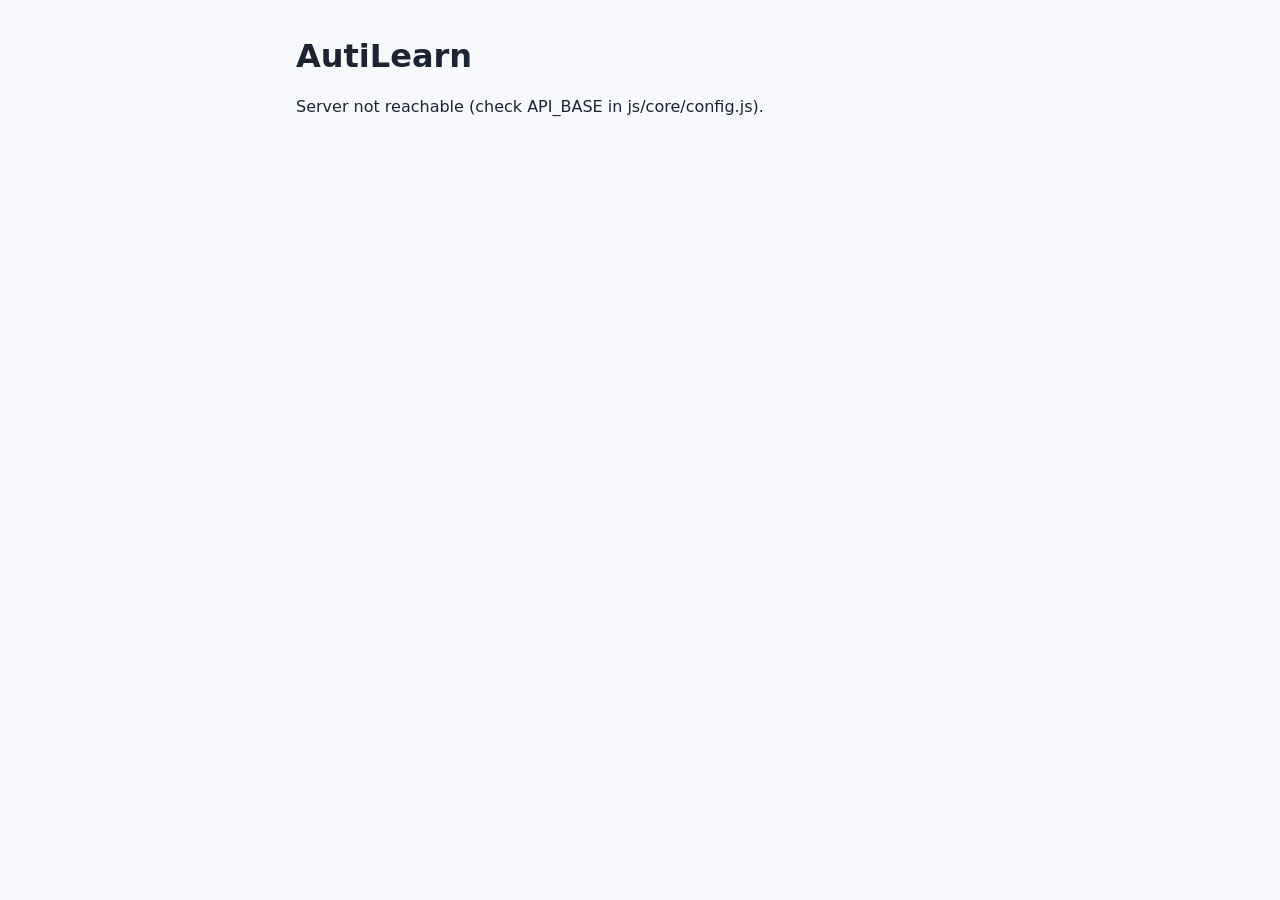
==== frontend/index.html @ abe4ad3d "Autilearn scaffold" ====
<!DOCTYPE html>
<html lang="en">
<head>
  <meta charset="UTF-8" />
  <meta name="viewport" content="width=device-width, initial-scale=1, viewport-fit=cover" />
  <title>AutiLearn</title>
  <link rel="stylesheet" href="css/base.css" />
</head>
<body>
  <main id="app"><h1>AutiLearn</h1><p id="status">Checking server&hellip;</p></main>

  <script src="js/core/config.js"></script>
  <script src="js/core/api.js"></script>
  <script src="js/main.js"></script>
</body>
</html>
---- frontend/css/base.css ----
/* Calm, high-contrast, mobile-first base. Shared tokens here; per-view styles in css/<view>.css */
:root { --bg:#f7f9fc; --text:#1b2430; --accent:#2e5597; --radius:16px; }
* { box-sizing: border-box; }
html, body { margin:0; height:100%; background:var(--bg); color:var(--text); font-family: system-ui, sans-serif; }
body { padding: env(safe-area-inset-top) env(safe-area-inset-right) env(safe-area-inset-bottom) env(safe-area-inset-left); }
#app { padding: 1rem; max-width: 720px; margin: 0 auto; }
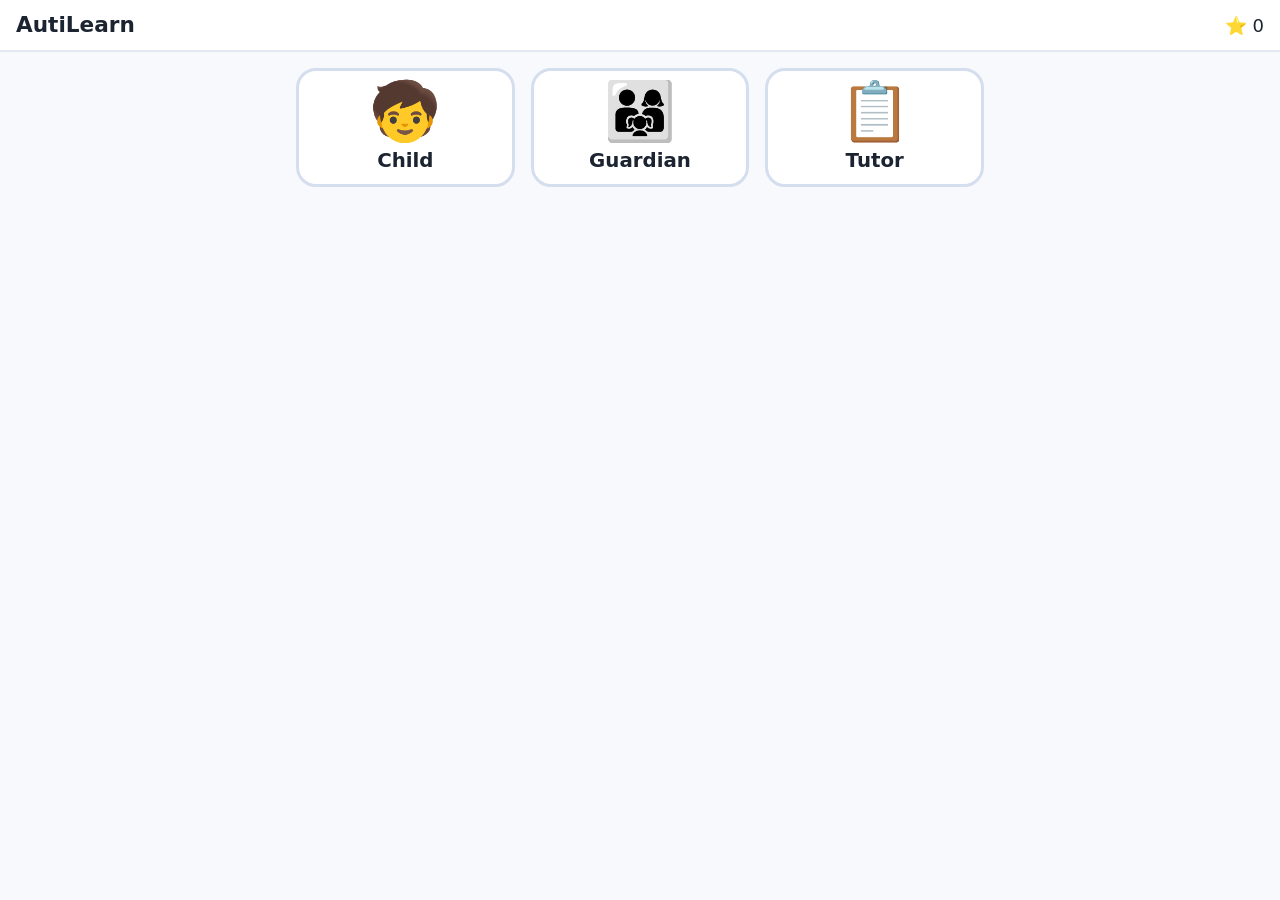
==== commit 36763a73: "index file and js codes added" ====
--- a/frontend/index.html
+++ b/frontend/index.html
@@ -7,10 +7,18 @@
   <link rel="stylesheet" href="css/base.css" />
 </head>
 <body>
-  <main id="app"><h1>AutiLearn</h1><p id="status">Checking server&hellip;</p></main>
-
+  <header id="bar"><button id="back" hidden aria-label="Back">&larr;</button><h1 id="title">AutiLearn</h1><span id="stars">⭐ 0</span></header>
+  <main id="app"></main>
+  <div id="toast" role="status"></div>
   <script src="js/core/config.js"></script>
   <script src="js/core/api.js"></script>
+  <script src="js/core/store.js"></script>
+  <script src="js/core/tts.js"></script>
+  <script src="js/child/match.js"></script>
+  <script src="js/child/spell.js"></script>
+  <script src="js/child/trace.js"></script>
+  <script src="js/guardian/guardian.js"></script>
+  <script src="js/tutor/tutor.js"></script>
   <script src="js/main.js"></script>
 </body>
 </html>
--- a/frontend/css/base.css
+++ b/frontend/css/base.css
@@ -1,6 +1,36 @@
-/* Calm, high-contrast, mobile-first base. Shared tokens here; per-view styles in css/<view>.css */
-:root { --bg:#f7f9fc; --text:#1b2430; --accent:#2e5597; --radius:16px; }
-* { box-sizing: border-box; }
-html, body { margin:0; height:100%; background:var(--bg); color:var(--text); font-family: system-ui, sans-serif; }
-body { padding: env(safe-area-inset-top) env(safe-area-inset-right) env(safe-area-inset-bottom) env(safe-area-inset-left); }
-#app { padding: 1rem; max-width: 720px; margin: 0 auto; }
+:root{--bg:#f7f9fc;--tx:#1b2430;--ac:#2e5597;--ok:#3f8f6b;--r:20px}
+*{box-sizing:border-box}
+html,body{margin:0;min-height:100%;background:var(--bg);color:var(--tx);font:18px/1.4 system-ui,sans-serif}
+body{padding:env(safe-area-inset-top) env(safe-area-inset-right) env(safe-area-inset-bottom) env(safe-area-inset-left)}
+#bar{display:flex;align-items:center;gap:12px;padding:10px 16px;background:#fff;border-bottom:2px solid #e3e9f3;position:sticky;top:0;z-index:5}
+#bar h1{flex:1;font-size:1.2rem;margin:0}
+#back{font-size:1.6rem;border:0;background:none;min-width:48px;min-height:48px;color:var(--ac)}
+#app{max-width:720px;margin:0 auto;padding:16px}
+.grid{display:grid;gap:16px;grid-template-columns:repeat(auto-fit,minmax(130px,1fr))}
+.grid.c4{grid-template-columns:repeat(4,1fr);gap:10px}
+.card{display:flex;flex-direction:column;align-items:center;justify-content:center;gap:8px;min-height:110px;padding:12px;border:3px solid #d5deee;border-radius:var(--r);background:#fff;color:var(--tx);font-family:inherit;font-weight:600;font-size:1.1rem;cursor:pointer}
+.card:active{transform:scale(.98)}
+.tile{font-size:2rem;min-height:72px}
+.big{font-size:3.2rem;line-height:1}
+.soft{opacity:.3;pointer-events:none}
+.ghost{padding:10px 16px;min-height:48px;border:2px solid var(--ac);border-radius:14px;background:#fff;color:var(--ac);font:inherit;font-weight:600;cursor:pointer}
+.ok{background:var(--ok);color:#fff;border-color:var(--ok)}
+.q{text-align:center;font-size:1.4rem}
+.pic{text-align:center}
+.row{display:flex;gap:10px;flex-wrap:wrap;align-items:center;margin:8px 0}
+.sp{justify-content:space-between}
+.cv{position:relative;margin:0 auto 12px;background:#fff;border-radius:var(--r);box-shadow:0 0 0 3px #d5deee}
+.cv canvas{position:absolute;left:0;top:0}
+#d{touch-action:none}
+.slots{display:flex;gap:8px;justify-content:center;margin:12px 0}
+.slots span{width:56px;height:64px;border-bottom:4px solid var(--ac);font-size:2.4rem;text-align:center}
+.bar{position:relative;background:#e8eef8;border-radius:12px;height:36px;margin:8px 0;overflow:hidden;display:flex;align-items:center;justify-content:space-between;padding:0 12px;text-transform:capitalize}
+.bar i{position:absolute;left:0;top:0;bottom:0;background:#9db9e6}
+.bar span,.bar b{position:relative}
+.warn{background:#fff4d6;border:2px solid #e5b73a;padding:10px;border-radius:12px}
+.note{background:#fff;border-radius:12px;padding:10px;margin:6px 0;display:flex;flex-direction:column}
+.day{flex:1;text-align:center;background:#fff;border-radius:10px;padding:6px}
+.day b{display:block;font-size:1.3rem}
+#toast{position:fixed;left:50%;bottom:24px;transform:translateX(-50%);background:var(--ac);color:#fff;padding:12px 20px;border-radius:30px;opacity:0;transition:opacity .4s;pointer-events:none}
+#toast.show{opacity:1}
+@media (prefers-reduced-motion:reduce){*{transition:none!important}}
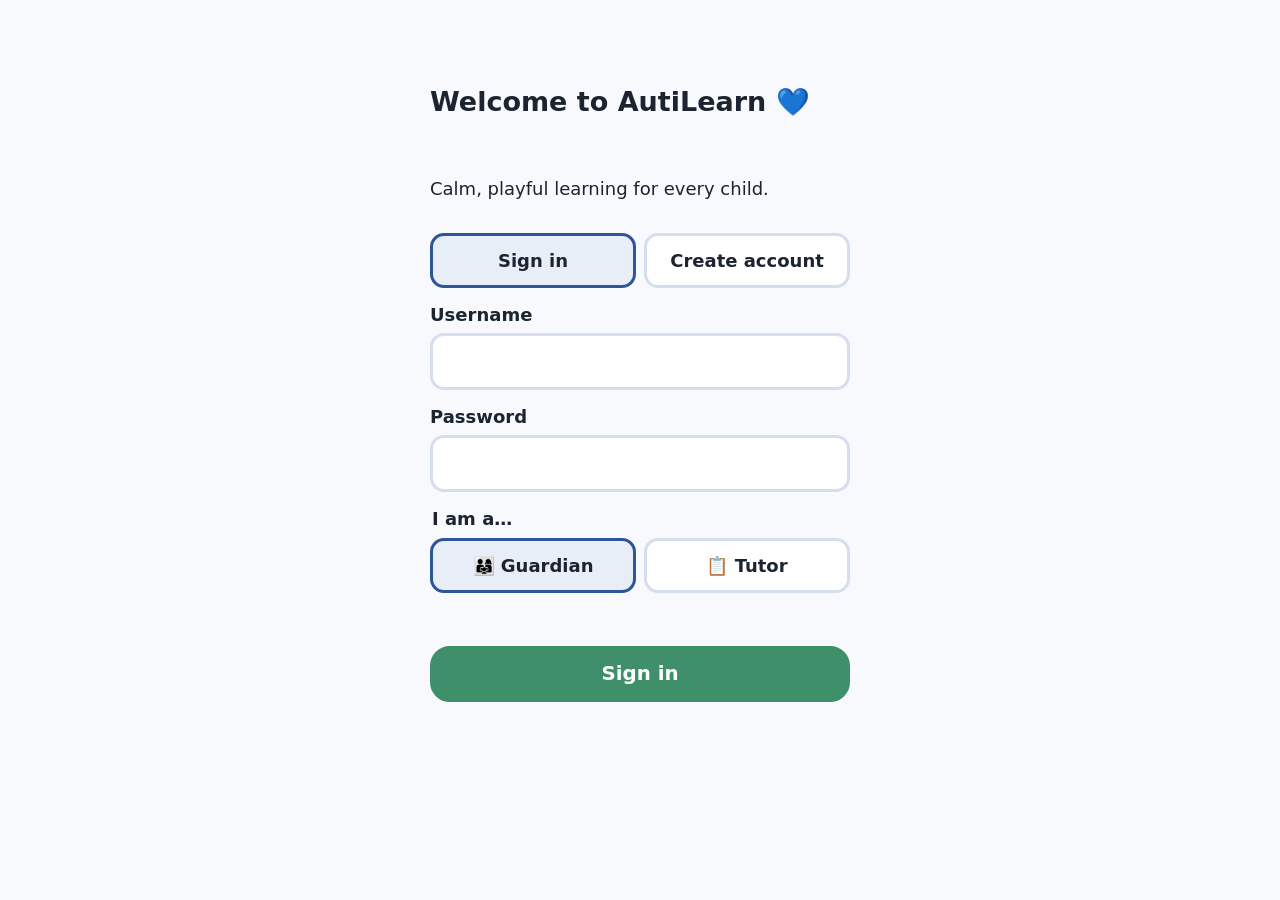
==== commit 7477984e: "add login pages for guardian and tutor" ====
--- a/frontend/index.html
+++ b/frontend/index.html
@@ -7,16 +7,22 @@
   <link rel="stylesheet" href="css/base.css" />
 </head>
 <body>
-  <header id="bar"><button id="back" hidden aria-label="Back">&larr;</button><h1 id="title">AutiLearn</h1><span id="stars">⭐ 0</span></header>
+  <header id="bar"><h1 id="title">AutiLearn</h1><span id="stars">⭐ 0</span><button id="out" class="ghost">Log out</button></header>
   <main id="app"></main>
+  <div id="msg" role="status" aria-live="polite"></div>
   <div id="toast" role="status"></div>
+  <canvas id="fx" aria-hidden="true"></canvas>
   <script src="js/core/config.js"></script>
   <script src="js/core/api.js"></script>
   <script src="js/core/store.js"></script>
   <script src="js/core/tts.js"></script>
+  <script src="js/core/fx.js"></script>
+  <script src="js/core/native.js"></script>
+  <script src="js/auth/login.js"></script>
   <script src="js/child/match.js"></script>
   <script src="js/child/spell.js"></script>
   <script src="js/child/trace.js"></script>
+  <script src="js/child/play.js"></script>
   <script src="js/guardian/guardian.js"></script>
   <script src="js/tutor/tutor.js"></script>
   <script src="js/main.js"></script>
--- a/frontend/css/base.css
+++ b/frontend/css/base.css
@@ -4,7 +4,6 @@
 body{padding:env(safe-area-inset-top) env(safe-area-inset-right) env(safe-area-inset-bottom) env(safe-area-inset-left)}
 #bar{display:flex;align-items:center;gap:12px;padding:10px 16px;background:#fff;border-bottom:2px solid #e3e9f3;position:sticky;top:0;z-index:5}
 #bar h1{flex:1;font-size:1.2rem;margin:0}
-#back{font-size:1.6rem;border:0;background:none;min-width:48px;min-height:48px;color:var(--ac)}
 #app{max-width:720px;margin:0 auto;padding:16px}
 .grid{display:grid;gap:16px;grid-template-columns:repeat(auto-fit,minmax(130px,1fr))}
 .grid.c4{grid-template-columns:repeat(4,1fr);gap:10px}
@@ -34,3 +33,41 @@
 #toast{position:fixed;left:50%;bottom:24px;transform:translateX(-50%);background:var(--ac);color:#fff;padding:12px 20px;border-radius:30px;opacity:0;transition:opacity .4s;pointer-events:none}
 #toast.show{opacity:1}
 @media (prefers-reduced-motion:reduce){*{transition:none!important}}
+[hidden]{display:none!important}
+#bar .ghost{min-height:40px;padding:6px 12px}
+/* login */
+.auth{display:grid;gap:14px;max-width:420px;margin:5vh auto}
+.auth label{display:grid;gap:6px;font-weight:600}
+.auth input:not([type=radio]){padding:14px;font-size:1.1rem;border:3px solid #d5deee;border-radius:14px}
+.auth input:focus-visible,.card:focus-visible,.ghost:focus-visible{outline:4px solid #9db9e6;outline-offset:2px}
+.seg{display:flex;gap:8px;border:0;padding:0;margin:0}
+.seg legend{font-weight:600;margin-bottom:6px}
+.seg label{flex:1;display:block}
+.seg input{position:absolute;opacity:0}
+.seg span{display:block;text-align:center;padding:12px;border:3px solid #d5deee;border-radius:14px;background:#fff;cursor:pointer}
+.seg input:checked+span{border-color:var(--ac);background:#e8eef8}
+.seg input:focus-visible+span{outline:4px solid #9db9e6}
+#err{color:#8a5a00;min-height:1.4em;margin:0}
+/* play mode (sandbox) + guardian gate */
+body.play #bar{display:none}
+body.play #app{max-width:none;padding:8px}
+#stage{min-height:calc(100dvh - 16px)}
+#lock{position:fixed;right:10px;top:calc(env(safe-area-inset-top) + 10px);width:44px;height:44px;border:0;border-radius:50%;background:transparent;font-size:1.3rem;opacity:.22;z-index:10}
+.modal{position:fixed;inset:0;background:rgba(27,36,48,.45);display:grid;place-items:center;z-index:20}
+.modal form{background:#fff;padding:20px;border-radius:var(--r);width:min(90vw,320px);display:grid;gap:10px}
+.modal input{font-size:1.6rem;padding:10px;text-align:center;border:3px solid #d5deee;border-radius:14px;width:100%}
+/* sensory-friendly feedback */
+.glow{animation:glow 1.2s ease}
+@keyframes glow{50%{box-shadow:0 0 0 12px rgba(63,143,107,.35);border-color:var(--ok)}}
+.nope{border-color:#e0a030!important;background:#fffaf0!important;animation:nope .5s}
+@keyframes nope{25%{transform:translateX(-4px)}75%{transform:translateX(4px)}}
+#msg{position:fixed;left:50%;top:calc(env(safe-area-inset-top) + 14px);transform:translateX(-50%);background:#fff;border:3px solid #d5deee;padding:10px 22px;border-radius:30px;font-weight:700;opacity:0;transition:opacity .3s;pointer-events:none;z-index:15}
+#msg.show{opacity:1}
+#fx{position:fixed;inset:0;pointer-events:none;z-index:14}
+/* spelling slots (no native caret) */
+.slots span{caret-color:transparent;user-select:none;-webkit-user-select:none;border-radius:10px 10px 0 0}
+.slots span.next{border-bottom-color:#e0a030;background:#fffaf0;box-shadow:0 8px 14px -8px rgba(224,160,48,.8)}
+.slots span.bad{color:#c98a1a}
+.slots.done span{color:var(--ok);border-bottom-color:var(--ok)}
+.hand{position:absolute;left:-10px;top:-6px;font-style:normal;font-size:2rem;pointer-events:none;will-change:transform}
+@media (prefers-reduced-motion:reduce){.glow,.nope{animation:none}}
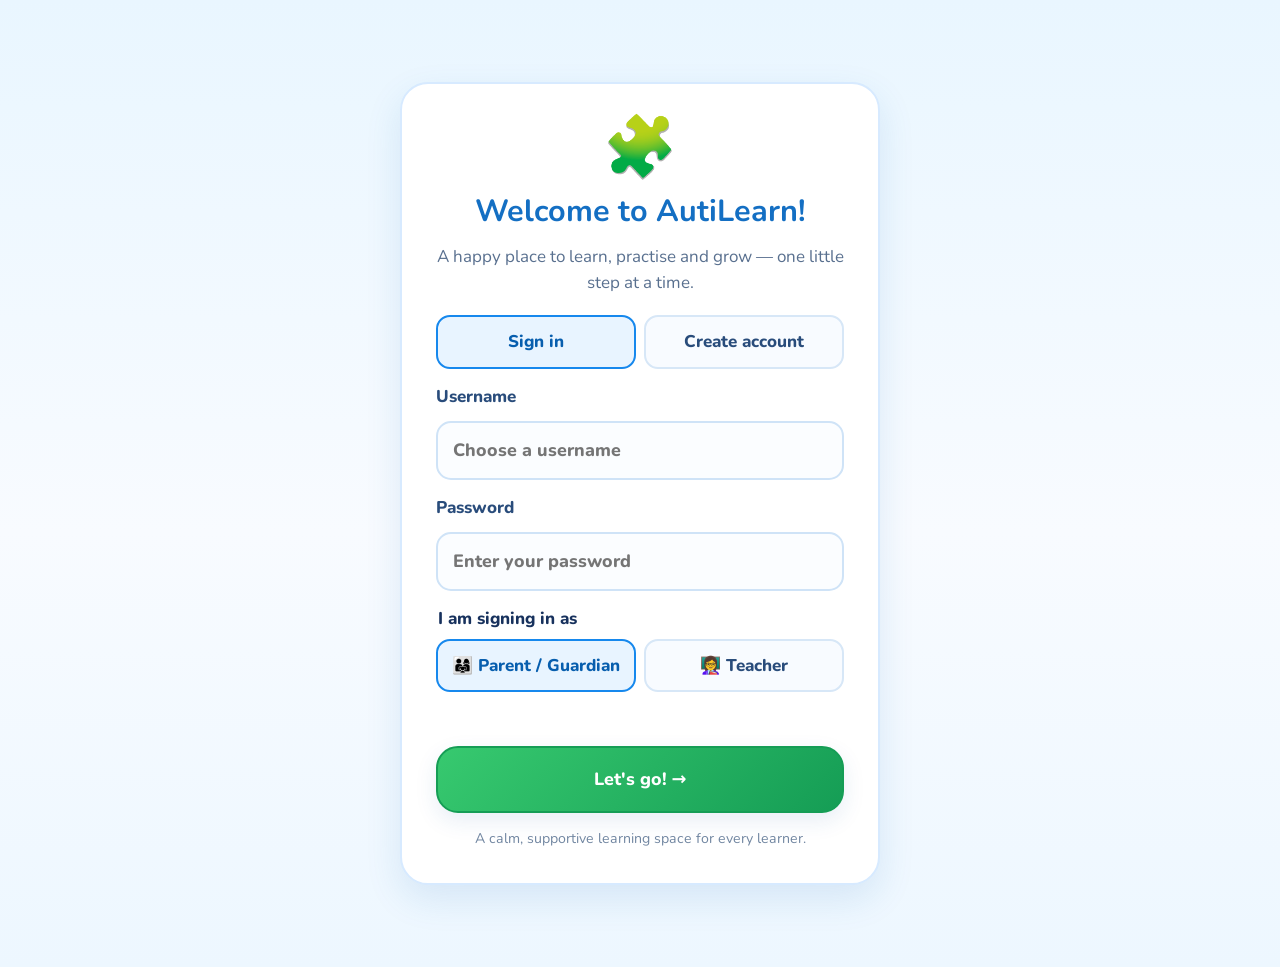
==== commit 53443d57: "Merge remote changes" ====
--- a/frontend/index.html
+++ b/frontend/index.html
@@ -3,14 +3,19 @@
 <head>
   <meta charset="UTF-8" />
   <meta name="viewport" content="width=device-width, initial-scale=1, viewport-fit=cover" />
-  <title>AutiLearn</title>
+  <meta name="theme-color" content="#0877dc" />
+  <meta name="description" content="AutiLearn — calm, playful learning activities for every child." />
+  <title>AutiLearn | Learn and Play</title>
+  <link rel="preconnect" href="https://fonts.googleapis.com" />
+  <link rel="preconnect" href="https://fonts.gstatic.com" crossorigin />
+  <link href="https://fonts.googleapis.com/css2?family=Nunito:wght@400;600;700;800;900&display=swap" rel="stylesheet" />
   <link rel="stylesheet" href="css/base.css" />
 </head>
 <body>
-  <header id="bar"><h1 id="title">AutiLearn</h1><span id="stars">⭐ 0</span><button id="out" class="ghost">Log out</button></header>
-  <main id="app"></main>
+  <header id="bar"><h1 id="title">AutiLearn</h1><span id="stars" aria-label="AutiTokens">⭐ 0</span><button id="out" class="ghost" type="button">Log out</button></header>
+  <main id="app" aria-live="polite"></main>
   <div id="msg" role="status" aria-live="polite"></div>
-  <div id="toast" role="status"></div>
+  <div id="toast" role="status" aria-live="polite"></div>
   <canvas id="fx" aria-hidden="true"></canvas>
   <script src="js/core/config.js"></script>
   <script src="js/core/api.js"></script>
--- a/frontend/css/base.css
+++ b/frontend/css/base.css
@@ -1,73 +1,74 @@
-:root{--bg:#f7f9fc;--tx:#1b2430;--ac:#2e5597;--ok:#3f8f6b;--r:20px}
+:root{
+  --sky:#eaf6ff;--bg:#f4f9ff;--ink:#17315d;--muted:#59708f;
+  --blue:#1688ed;--blue-dark:#0869c8;--yellow:#ffca3a;--green:#35b96b;
+  --orange:#ff9d25;--purple:#9460df;--red:#f45d68;--line:#d8e8f8;
+  --radius:22px;--shadow:0 8px 22px rgba(31,93,155,.10);
+}
 *{box-sizing:border-box}
-html,body{margin:0;min-height:100%;background:var(--bg);color:var(--tx);font:18px/1.4 system-ui,sans-serif}
+html,body{margin:0;min-height:100%;background:linear-gradient(180deg,#e9f6ff 0%,#f8fbff 55%,#edf7ff 100%);color:var(--ink);font:17px/1.5 "Nunito", "Trebuchet MS", system-ui,sans-serif}
 body{padding:env(safe-area-inset-top) env(safe-area-inset-right) env(safe-area-inset-bottom) env(safe-area-inset-left)}
-#bar{display:flex;align-items:center;gap:12px;padding:10px 16px;background:#fff;border-bottom:2px solid #e3e9f3;position:sticky;top:0;z-index:5}
-#bar h1{flex:1;font-size:1.2rem;margin:0}
-#app{max-width:720px;margin:0 auto;padding:16px}
-.grid{display:grid;gap:16px;grid-template-columns:repeat(auto-fit,minmax(130px,1fr))}
-.grid.c4{grid-template-columns:repeat(4,1fr);gap:10px}
-.card{display:flex;flex-direction:column;align-items:center;justify-content:center;gap:8px;min-height:110px;padding:12px;border:3px solid #d5deee;border-radius:var(--r);background:#fff;color:var(--tx);font-family:inherit;font-weight:600;font-size:1.1rem;cursor:pointer}
-.card:active{transform:scale(.98)}
-.tile{font-size:2rem;min-height:72px}
-.big{font-size:3.2rem;line-height:1}
-.soft{opacity:.3;pointer-events:none}
-.ghost{padding:10px 16px;min-height:48px;border:2px solid var(--ac);border-radius:14px;background:#fff;color:var(--ac);font:inherit;font-weight:600;cursor:pointer}
-.ok{background:var(--ok);color:#fff;border-color:var(--ok)}
-.q{text-align:center;font-size:1.4rem}
-.pic{text-align:center}
-.row{display:flex;gap:10px;flex-wrap:wrap;align-items:center;margin:8px 0}
-.sp{justify-content:space-between}
-.cv{position:relative;margin:0 auto 12px;background:#fff;border-radius:var(--r);box-shadow:0 0 0 3px #d5deee}
-.cv canvas{position:absolute;left:0;top:0}
-#d{touch-action:none}
-.slots{display:flex;gap:8px;justify-content:center;margin:12px 0}
-.slots span{width:56px;height:64px;border-bottom:4px solid var(--ac);font-size:2.4rem;text-align:center}
-.bar{position:relative;background:#e8eef8;border-radius:12px;height:36px;margin:8px 0;overflow:hidden;display:flex;align-items:center;justify-content:space-between;padding:0 12px;text-transform:capitalize}
-.bar i{position:absolute;left:0;top:0;bottom:0;background:#9db9e6}
-.bar span,.bar b{position:relative}
-.warn{background:#fff4d6;border:2px solid #e5b73a;padding:10px;border-radius:12px}
-.note{background:#fff;border-radius:12px;padding:10px;margin:6px 0;display:flex;flex-direction:column}
-.day{flex:1;text-align:center;background:#fff;border-radius:10px;padding:6px}
-.day b{display:block;font-size:1.3rem}
-#toast{position:fixed;left:50%;bottom:24px;transform:translateX(-50%);background:var(--ac);color:#fff;padding:12px 20px;border-radius:30px;opacity:0;transition:opacity .4s;pointer-events:none}
-#toast.show{opacity:1}
-@media (prefers-reduced-motion:reduce){*{transition:none!important}}
+button,input{font:inherit}button{touch-action:manipulation}
+#bar{display:flex;align-items:center;gap:14px;padding:12px clamp(14px,3vw,30px);background:linear-gradient(100deg,#0877dc,#159af2);color:#fff;position:sticky;top:0;z-index:5;box-shadow:0 4px 14px rgba(13,105,190,.2);min-height:72px}
+#bar h1{flex:1;font-size:clamp(1.25rem,3vw,1.8rem);margin:0;font-weight:900;letter-spacing:.2px}
+#bar h1:before{content:"🧩";margin-right:9px}
+#stars{font-weight:900;font-size:1.12rem;background:rgba(255,255,255,.17);padding:7px 14px;border-radius:30px}
+#app{width:min(1100px,100%);margin:0 auto;padding:clamp(14px,3vw,28px)}
+h2{font-size:clamp(1.25rem,2.6vw,1.7rem);line-height:1.2;margin:18px 0 10px;color:#173b75}
+h3{margin:0;font-size:1.05rem}
+p{color:var(--muted)}
+.grid{display:grid;gap:16px;grid-template-columns:repeat(auto-fit,minmax(150px,1fr))}
+.grid.c4{grid-template-columns:repeat(4,minmax(0,1fr));gap:10px}
+.card{display:flex;flex-direction:column;align-items:center;justify-content:center;gap:8px;min-height:132px;padding:18px;border:2px solid var(--line);border-radius:var(--radius);background:#fff;color:var(--ink);font-family:inherit;font-weight:800;font-size:1.05rem;cursor:pointer;box-shadow:var(--shadow);transition:transform .15s ease,border-color .15s ease,box-shadow .15s ease}
+.card:active{transform:scale(.985)}.card:hover{border-color:#9bcdf8;box-shadow:0 10px 24px rgba(31,93,155,.15)}
+.tile{font-size:1.15rem;min-height:68px}.big{font-size:3.2rem;line-height:1.1}.soft{opacity:.28;pointer-events:none}
+.ghost{padding:11px 18px;min-height:48px;border:2px solid #a8d5fb;border-radius:16px;background:#fff;color:var(--blue-dark);font:inherit;font-weight:800;cursor:pointer;box-shadow:0 3px 8px rgba(31,93,155,.07)}
+.ok{background:linear-gradient(135deg,#37c96f,#159d55)!important;color:#fff!important;border-color:#159d55!important}
+.q{text-align:center;font-size:clamp(1.25rem,3vw,1.65rem);font-weight:800;color:#183b74}.pic{text-align:center}
+.row{display:flex;gap:10px;flex-wrap:wrap;align-items:center;margin:10px 0}.sp{justify-content:space-between}
+.cv{position:relative;margin:0 auto 12px;background:#fff;border:2px solid var(--line);border-radius:var(--radius);box-shadow:var(--shadow)}.cv canvas{position:absolute;left:0;top:0}#d{touch-action:none}
+.slots{display:flex;gap:8px;justify-content:center;margin:16px 0}.slots span{width:56px;height:64px;border-bottom:4px solid var(--blue);font-size:2.4rem;text-align:center}
+.bar{position:relative;background:#e4f1ff;border-radius:14px;height:38px;margin:10px 0;overflow:hidden;display:flex;align-items:center;justify-content:space-between;padding:0 13px;text-transform:capitalize}.bar i{position:absolute;left:0;top:0;bottom:0;background:#a8d8ff}.bar span,.bar b{position:relative}.bar b{font-variant-numeric:tabular-nums}
+.warn{background:#fff7df;border:2px solid #ffd56b;padding:12px 15px;border-radius:16px;color:#78540a}.note{background:#fff;border:1px solid var(--line);border-radius:15px;padding:12px;margin:8px 0;display:flex;flex-direction:column;box-shadow:0 3px 10px rgba(31,93,155,.06)}
+.day{flex:1;text-align:center;background:#fff;border:1px solid var(--line);border-radius:13px;padding:10px}.day b{display:block;font-size:1.3rem;color:var(--blue)}
+#toast{position:fixed;left:50%;bottom:24px;transform:translateX(-50%);background:#153c77;color:#fff;padding:12px 20px;border-radius:30px;opacity:0;transition:opacity .25s;pointer-events:none;z-index:30;box-shadow:var(--shadow)}#toast.show{opacity:1}
+#bar .ghost{min-height:42px;padding:7px 15px;background:#fff;color:#0873d1;border-color:#fff}
+/* Login and account screens */
+.auth{display:grid;gap:15px;max-width:480px;margin:clamp(20px,6vh,60px) auto;background:#fff;padding:clamp(20px,4vw,34px);border:2px solid #d7eaff;border-radius:28px;box-shadow:0 14px 36px rgba(26,103,177,.12)}
+.auth h2{font-size:1.8rem;text-align:center;margin:0;color:#146fc3}.auth>p{text-align:center;margin:0 0 5px}
+.auth label{display:flex;align-items:baseline;gap:6px;font-weight:800;color:#294c7b;flex-wrap:wrap}
+.auth label .required,.auth label .optional{flex-shrink:0}
+.auth label input:not([type=radio]),.auth label select,.auth label textarea{width:100%;flex-basis:100%;margin-top:6px}.auth input:not([type=radio]){padding:14px 15px;font-size:1.05rem;border:2px solid #cfe3f7;border-radius:15px;background:#fbfdff;color:var(--ink)}
+.auth input:focus-visible,.card:focus-visible,.ghost:focus-visible{outline:4px solid #ffd66a;outline-offset:3px}
+.seg{display:flex;gap:8px;border:0;padding:0;margin:0}.seg legend{font-weight:800;margin-bottom:7px}.seg label{flex:1;display:block}.seg input{position:absolute;opacity:0}.seg span{display:block;text-align:center;padding:12px 8px;border:2px solid #d7e7f7;border-radius:14px;background:#f8fbff;cursor:pointer}.seg input:checked+span{border-color:var(--blue);background:#e8f4ff;color:#075eae}.seg input:focus-visible+span{outline:4px solid #ffd66a}
+#err{color:#b34b36;min-height:1.4em;margin:0}
+/* Guardian/tutor dashboard sections */
+.dashboard-intro{padding:20px 22px;background:linear-gradient(120deg,#fff,#e8f6ff);border:2px solid #cfe8ff;border-radius:24px;box-shadow:var(--shadow);margin-bottom:20px}.dashboard-intro h2{margin:0 0 5px}.dashboard-intro p{margin:0}
+.section-card{background:#fff;border:2px solid var(--line);border-radius:20px;padding:16px;margin:14px 0;box-shadow:var(--shadow)}
+.section-title{display:flex;align-items:center;gap:10px;color:#176fbe;font-size:1.1rem;font-weight:900;margin-bottom:10px}
+/* Child play mode */
+body.play{background:#f3f9ff}body.play #bar{display:none}body.play #app{max-width:none;padding:8px}#stage{min-height:calc(100dvh - 16px)}
+#lock{position:fixed;right:10px;top:calc(env(safe-area-inset-top) + 10px);width:46px;height:46px;border:1px solid #dceafa;border-radius:50%;background:#fff;font-size:1.25rem;opacity:.45;z-index:10;box-shadow:var(--shadow)}
+.modal{position:fixed;inset:0;background:rgba(18,48,89,.45);display:grid;place-items:center;z-index:20}.modal form{background:#fff;padding:22px;border:2px solid var(--line);border-radius:24px;width:min(90vw,340px);display:grid;gap:10px;box-shadow:0 18px 45px rgba(0,0,0,.15)}.modal input{font-size:1.5rem;padding:12px;text-align:center;border:2px solid #cfe3f7;border-radius:14px;width:100%}
+.glow{animation:glow 1.2s ease}@keyframes glow{50%{box-shadow:0 0 0 10px rgba(53,185,107,.22);border-color:var(--green)}}.nope{border-color:#efb94d!important;background:#fffaf0!important;animation:nope .5s}@keyframes nope{25%{transform:translateX(-4px)}75%{transform:translateX(4px)}}
+#msg{position:fixed;left:50%;top:calc(env(safe-area-inset-top) + 14px);transform:translateX(-50%);background:#fff;border:2px solid #cfe3f7;padding:10px 22px;border-radius:30px;font-weight:900;opacity:0;transition:opacity .25s;pointer-events:none;z-index:15;box-shadow:var(--shadow)}#msg.show{opacity:1}#fx{position:fixed;inset:0;pointer-events:none;z-index:14}
+.slots span{caret-color:transparent;user-select:none;-webkit-user-select:none;border-radius:10px 10px 0 0}.slots span.next{border-bottom-color:#ffbd32;background:#fff8e6;box-shadow:0 8px 14px -8px rgba(224,160,48,.8)}.slots span.bad{color:#c98a1a}.slots.done span{color:var(--green);border-bottom-color:var(--green)}.hand{position:absolute;left:-10px;top:-6px;font-style:normal;font-size:2rem;pointer-events:none;will-change:transform}
+@media(max-width:650px){#bar{min-height:62px;padding:9px 12px}#app{padding:14px}.grid.c4{grid-template-columns:repeat(2,minmax(0,1fr))}.card{min-height:116px;padding:14px}.big{font-size:2.7rem}.auth{margin:18px auto}.row .ghost{flex:1}}
+@media(prefers-reduced-motion:reduce){*,*:before,*:after{scroll-behavior:auto!important;transition:none!important;animation:none!important}}
 [hidden]{display:none!important}
-#bar .ghost{min-height:40px;padding:6px 12px}
-/* login */
-.auth{display:grid;gap:14px;max-width:420px;margin:5vh auto}
-.auth label{display:grid;gap:6px;font-weight:600}
-.auth input:not([type=radio]){padding:14px;font-size:1.1rem;border:3px solid #d5deee;border-radius:14px}
-.auth input:focus-visible,.card:focus-visible,.ghost:focus-visible{outline:4px solid #9db9e6;outline-offset:2px}
-.seg{display:flex;gap:8px;border:0;padding:0;margin:0}
-.seg legend{font-weight:600;margin-bottom:6px}
-.seg label{flex:1;display:block}
-.seg input{position:absolute;opacity:0}
-.seg span{display:block;text-align:center;padding:12px;border:3px solid #d5deee;border-radius:14px;background:#fff;cursor:pointer}
-.seg input:checked+span{border-color:var(--ac);background:#e8eef8}
-.seg input:focus-visible+span{outline:4px solid #9db9e6}
-#err{color:#8a5a00;min-height:1.4em;margin:0}
-/* play mode (sandbox) + guardian gate */
-body.play #bar{display:none}
-body.play #app{max-width:none;padding:8px}
-#stage{min-height:calc(100dvh - 16px)}
-#lock{position:fixed;right:10px;top:calc(env(safe-area-inset-top) + 10px);width:44px;height:44px;border:0;border-radius:50%;background:transparent;font-size:1.3rem;opacity:.22;z-index:10}
-.modal{position:fixed;inset:0;background:rgba(27,36,48,.45);display:grid;place-items:center;z-index:20}
-.modal form{background:#fff;padding:20px;border-radius:var(--r);width:min(90vw,320px);display:grid;gap:10px}
-.modal input{font-size:1.6rem;padding:10px;text-align:center;border:3px solid #d5deee;border-radius:14px;width:100%}
-/* sensory-friendly feedback */
-.glow{animation:glow 1.2s ease}
-@keyframes glow{50%{box-shadow:0 0 0 12px rgba(63,143,107,.35);border-color:var(--ok)}}
-.nope{border-color:#e0a030!important;background:#fffaf0!important;animation:nope .5s}
-@keyframes nope{25%{transform:translateX(-4px)}75%{transform:translateX(4px)}}
-#msg{position:fixed;left:50%;top:calc(env(safe-area-inset-top) + 14px);transform:translateX(-50%);background:#fff;border:3px solid #d5deee;padding:10px 22px;border-radius:30px;font-weight:700;opacity:0;transition:opacity .3s;pointer-events:none;z-index:15}
-#msg.show{opacity:1}
-#fx{position:fixed;inset:0;pointer-events:none;z-index:14}
-/* spelling slots (no native caret) */
-.slots span{caret-color:transparent;user-select:none;-webkit-user-select:none;border-radius:10px 10px 0 0}
-.slots span.next{border-bottom-color:#e0a030;background:#fffaf0;box-shadow:0 8px 14px -8px rgba(224,160,48,.8)}
-.slots span.bad{color:#c98a1a}
-.slots.done span{color:var(--ok);border-bottom-color:var(--ok)}
-.hand{position:absolute;left:-10px;top:-6px;font-style:normal;font-size:2rem;pointer-events:none;will-change:transform}
-@media (prefers-reduced-motion:reduce){.glow,.nope{animation:none}}
+
+/* Expanded registration form */
+.auth-subtitle{margin:4px 0 0;color:#176fbe;font-size:1.12rem}
+.auth-fields{display:grid;gap:12px}
+.auth-fields.two{grid-template-columns:repeat(2,minmax(0,1fr));margin-top:12px}
+.auth-fields label{min-width:0}
+.auth input:not([type=radio]),.auth select,.auth textarea{width:100%;min-width:0}
+.auth select,.auth textarea{padding:13px 14px;font:inherit;border:2px solid #cfe3f7;border-radius:15px;background:#fbfdff;color:var(--ink)}
+.auth textarea{resize:vertical;min-height:88px}
+.auth .required{color:#d64b42}
+.auth .optional{color:var(--muted);font-weight:500;font-size:.92rem}
+.auth label small{font-weight:500;color:var(--muted)}
+.auth .privacy-hint{font-size:.86rem;margin:0;padding:10px 12px;border-radius:12px;background:#f1f8ff}
+.auth .consent{display:flex;align-items:flex-start;gap:12px;font-weight:600;font-size:.92rem;padding:12px 14px;background:#f8fbff;border:2px solid #cfe3f7;border-radius:15px}
+.auth .consent input{width:18px;height:18px;flex:0 0 18px;margin-top:3px;accent-color:var(--blue);cursor:pointer}
+.auth .consent span{flex:1;line-height:1.5}
+@media(max-width:520px){.auth-fields.two{grid-template-columns:1fr}.auth{padding:18px}.auth .seg{flex-direction:column}}
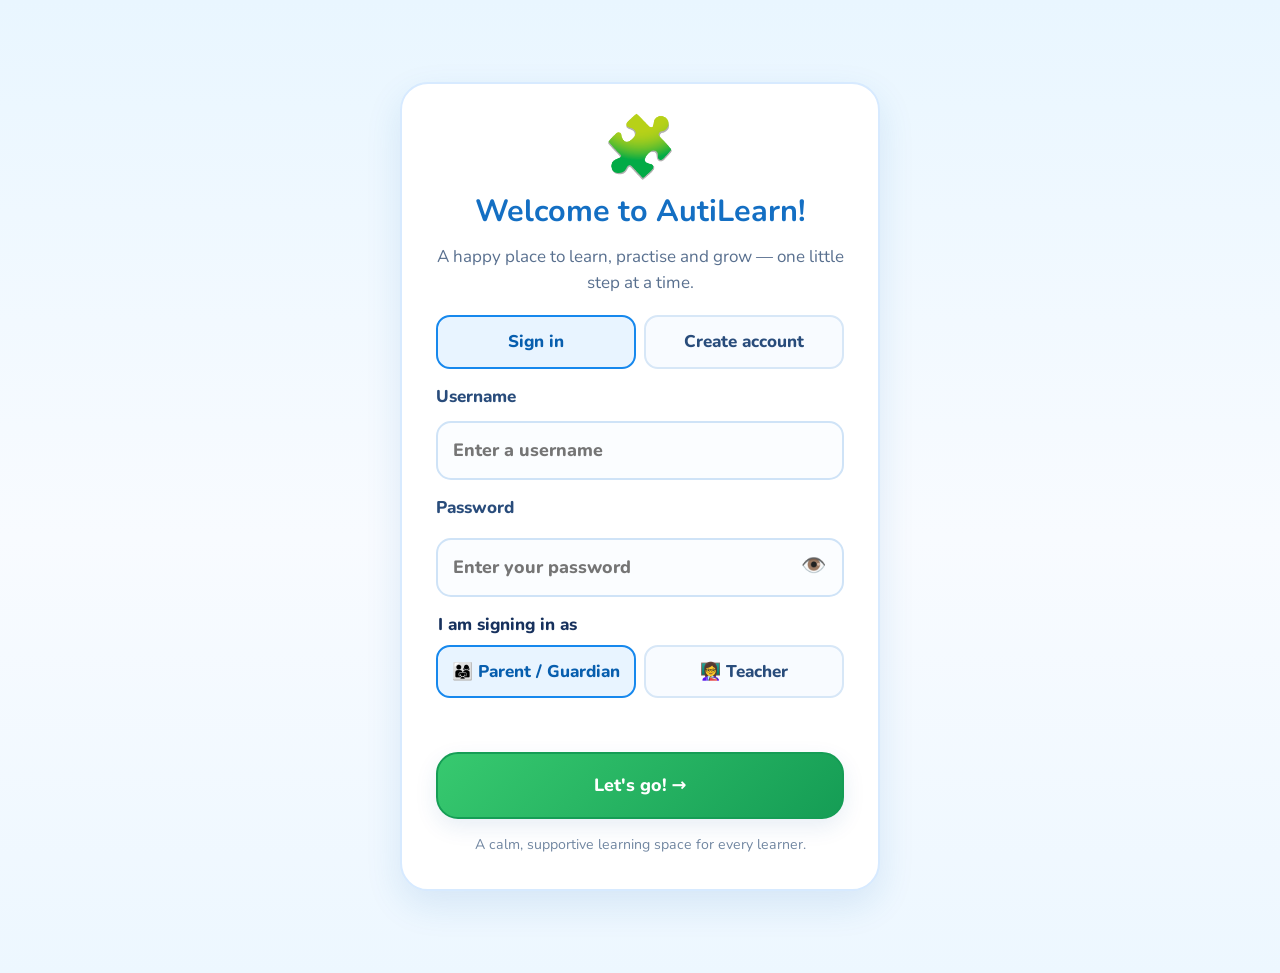
==== commit 9a36d6c1: "Initial commit" ====
--- a/frontend/index.html
+++ b/frontend/index.html
@@ -5,6 +5,7 @@
   <meta name="viewport" content="width=device-width, initial-scale=1, viewport-fit=cover" />
   <meta name="theme-color" content="#0877dc" />
   <meta name="description" content="AutiLearn — calm, playful learning activities for every child." />
+  <link rel="icon" type="image/x-icon" href="favicon/logoalearn.ico">
   <title>AutiLearn | Learn and Play</title>
   <link rel="preconnect" href="https://fonts.googleapis.com" />
   <link rel="preconnect" href="https://fonts.gstatic.com" crossorigin />
--- a/frontend/css/base.css
+++ b/frontend/css/base.css
@@ -20,6 +20,8 @@
 .grid.c4{grid-template-columns:repeat(4,minmax(0,1fr));gap:10px}
 .card{display:flex;flex-direction:column;align-items:center;justify-content:center;gap:8px;min-height:132px;padding:18px;border:2px solid var(--line);border-radius:var(--radius);background:#fff;color:var(--ink);font-family:inherit;font-weight:800;font-size:1.05rem;cursor:pointer;box-shadow:var(--shadow);transition:transform .15s ease,border-color .15s ease,box-shadow .15s ease}
 .card:active{transform:scale(.985)}.card:hover{border-color:#9bcdf8;box-shadow:0 10px 24px rgba(31,93,155,.15)}
+.card:disabled, .card:disabled:hover {opacity:0.5;cursor:not-allowed;border-color:var(--line);background:#f4f9ff}
+.ghost:disabled, .ghost:disabled:hover {opacity:0.5;cursor:not-allowed}
 .tile{font-size:1.15rem;min-height:68px}.big{font-size:3.2rem;line-height:1.1}.soft{opacity:.28;pointer-events:none}
 .ghost{padding:11px 18px;min-height:48px;border:2px solid #a8d5fb;border-radius:16px;background:#fff;color:var(--blue-dark);font:inherit;font-weight:800;cursor:pointer;box-shadow:0 3px 8px rgba(31,93,155,.07)}
 .ok{background:linear-gradient(135deg,#37c96f,#159d55)!important;color:#fff!important;border-color:#159d55!important}
@@ -38,6 +40,10 @@
 .auth label{display:flex;align-items:baseline;gap:6px;font-weight:800;color:#294c7b;flex-wrap:wrap}
 .auth label .required,.auth label .optional{flex-shrink:0}
 .auth label input:not([type=radio]),.auth label select,.auth label textarea{width:100%;flex-basis:100%;margin-top:6px}.auth input:not([type=radio]){padding:14px 15px;font-size:1.05rem;border:2px solid #cfe3f7;border-radius:15px;background:#fbfdff;color:var(--ink)}
+.password-wrapper{display:flex;align-items:center;gap:0;position:relative;width:100%;flex-basis:100%;margin-top:6px}
+.password-wrapper input{flex:1;padding-right:40px}
+.pwd-toggle{position:absolute;right:10px;background:none;border:none;font-size:1.2rem;cursor:pointer;padding:4px 8px;color:#7186a1;transition:color 0.2s}
+.pwd-toggle:hover{color:#176fbe}
 .auth input:focus-visible,.card:focus-visible,.ghost:focus-visible{outline:4px solid #ffd66a;outline-offset:3px}
 .seg{display:flex;gap:8px;border:0;padding:0;margin:0}.seg legend{font-weight:800;margin-bottom:7px}.seg label{flex:1;display:block}.seg input{position:absolute;opacity:0}.seg span{display:block;text-align:center;padding:12px 8px;border:2px solid #d7e7f7;border-radius:14px;background:#f8fbff;cursor:pointer}.seg input:checked+span{border-color:var(--blue);background:#e8f4ff;color:#075eae}.seg input:focus-visible+span{outline:4px solid #ffd66a}
 #err{color:#b34b36;min-height:1.4em;margin:0}
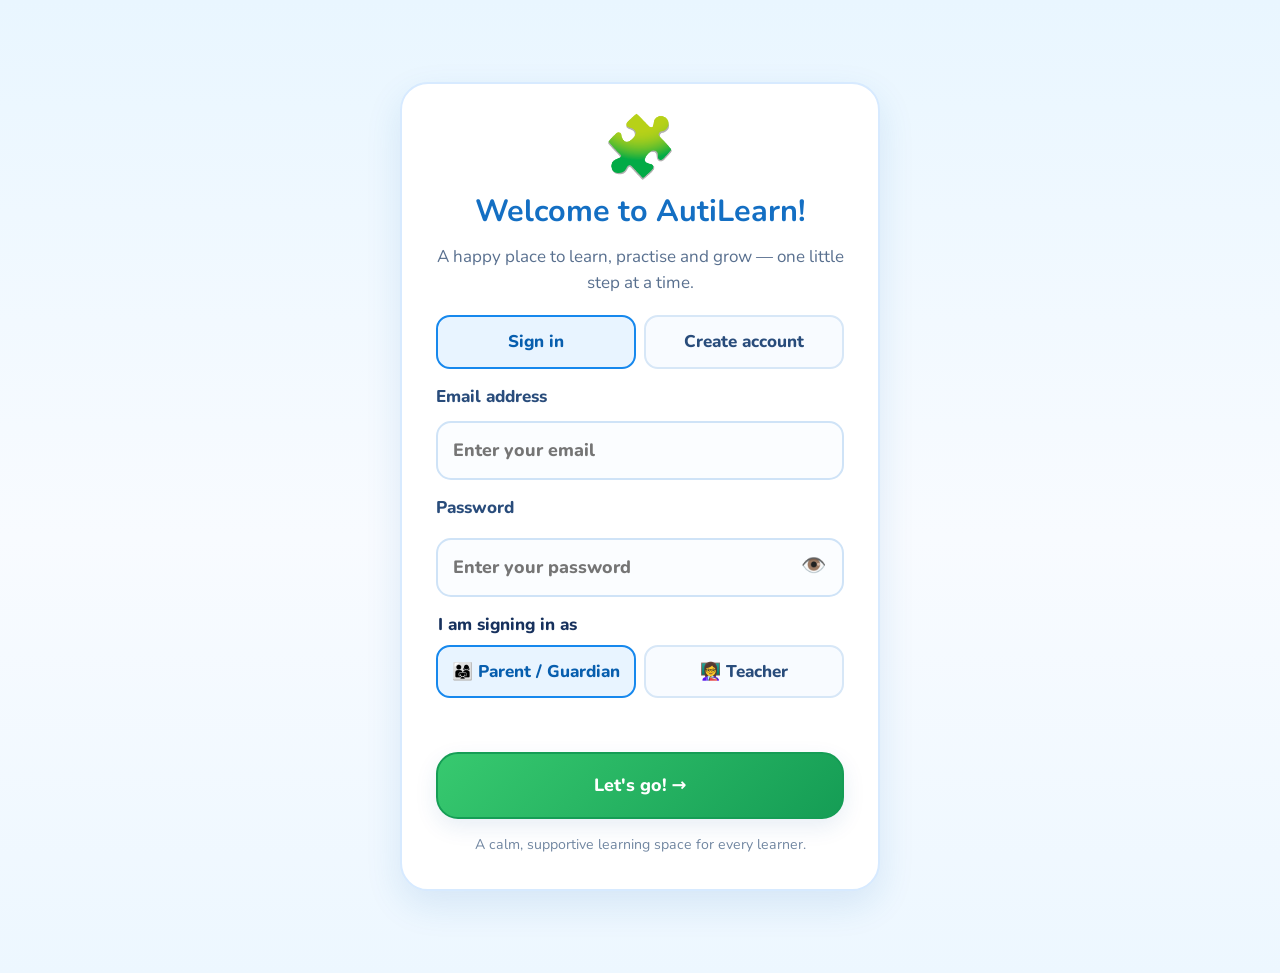
==== commit e1b896d9: "Added children functionality" ====
--- a/frontend/index.html
+++ b/frontend/index.html
@@ -25,6 +25,7 @@
   <script src="js/core/fx.js"></script>
   <script src="js/core/native.js"></script>
   <script src="js/auth/login.js"></script>
+  <script src="js/auth/assessment.js"></script>
   <script src="js/child/match.js"></script>
   <script src="js/child/spell.js"></script>
   <script src="js/child/trace.js"></script>
